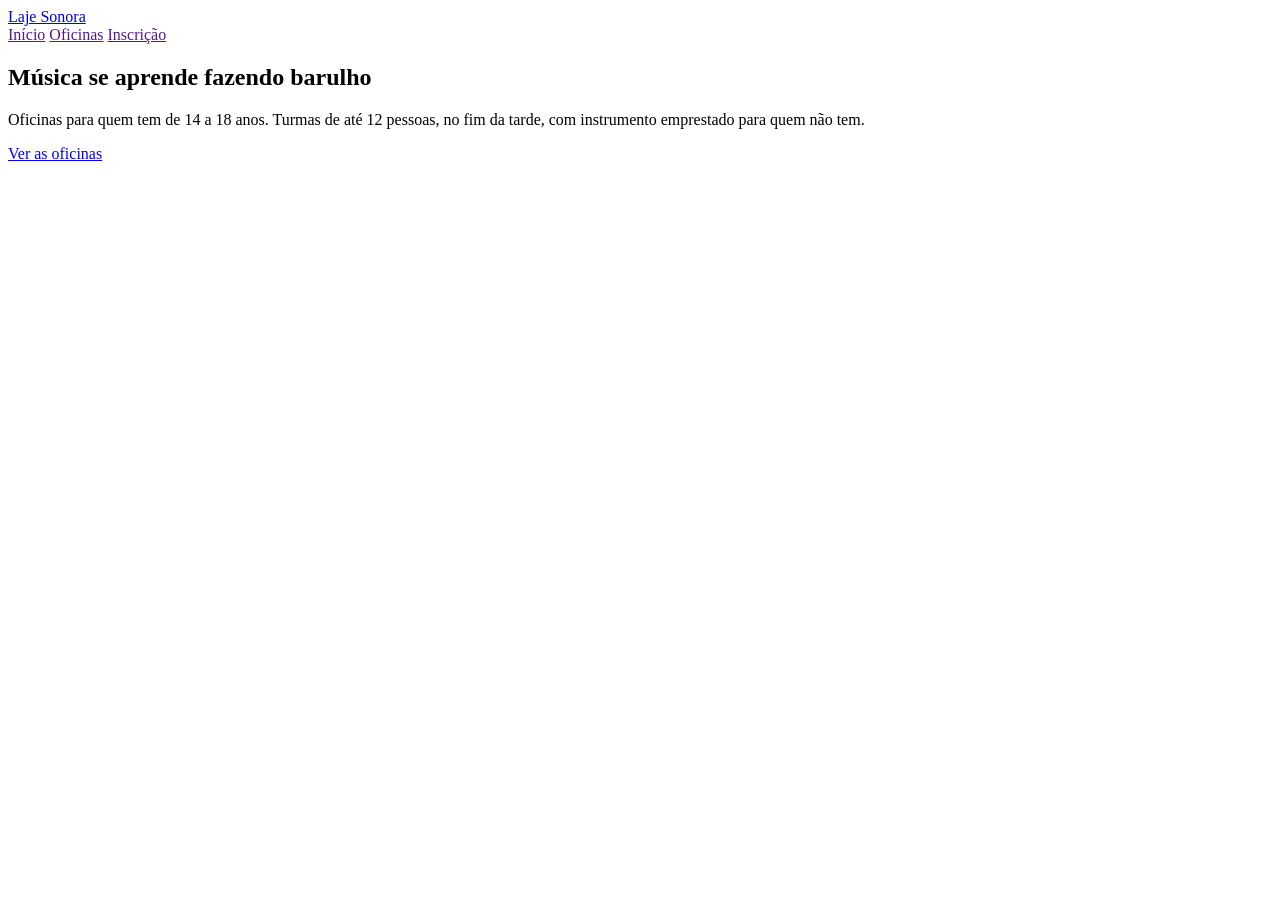
==== index.html @ eea4bbd0 "primeiro commit" ====
<!DOCTYPE html>
<html lang="pt-br">
<head>
    <meta charset="UTF-8">
    <link rel="stylesheet" href="./index.css">
    <meta name="viewport" content="width=device-width, initial-scale=1.0">
    <title>Laje Sonora | Início</title>
    <link rel="preconnect" href="https://fonts.googleapis.com">
<link rel="preconnect" href="https://fonts.gstatic.com" crossorigin>
<link href="https://fonts.googleapis.com/css2?family=Archivo:ital,wght@0,100..900;1,100..900&family=Big+Shoulders:opsz,wght@10..72,100..900&display=swap" rel="stylesheet">
<link rel="preconnect" href="https://fonts.googleapis.com">
<link rel="preconnect" href="https://fonts.gstatic.com" crossorigin>
<link href="https://fonts.googleapis.com/css2?family=Archivo:ital,wght@0,100..900;1,100..900&family=Big+Shoulders:opsz,wght@10..72,100..900&display=swap" rel="stylesheet">
</head>
<body>
    <header class="conteudo topo">
        <a href="index.html" class="logo">Laje Sonora</a>
        

        <nav class="menu">
            <a href="" class="Atual">Início</a>
            <a href="">Oficinas</a>
            <a href="">Inscrição</a>
        </nav>
    </header>
    
    <main>
        <section class="conteudo cartazes">
            <div class="cartaz cartaz-principal">
                <h1>Música se aprende fazendo barulho</h1>

            </div>

            <div class="cartaz cartaz-lateral">
                <p>
                    Oficinas para quem tem de 14 a 18 anos. Turmas de até 12 pessoas, no fim da tarde, com instrumento emprestado para quem não tem.
                </p>

                <a href="/oficinas.html" class="botao">Ver as oficinas</a>
    

            </div>
        </section>

    </main>
    
</body>
</html>
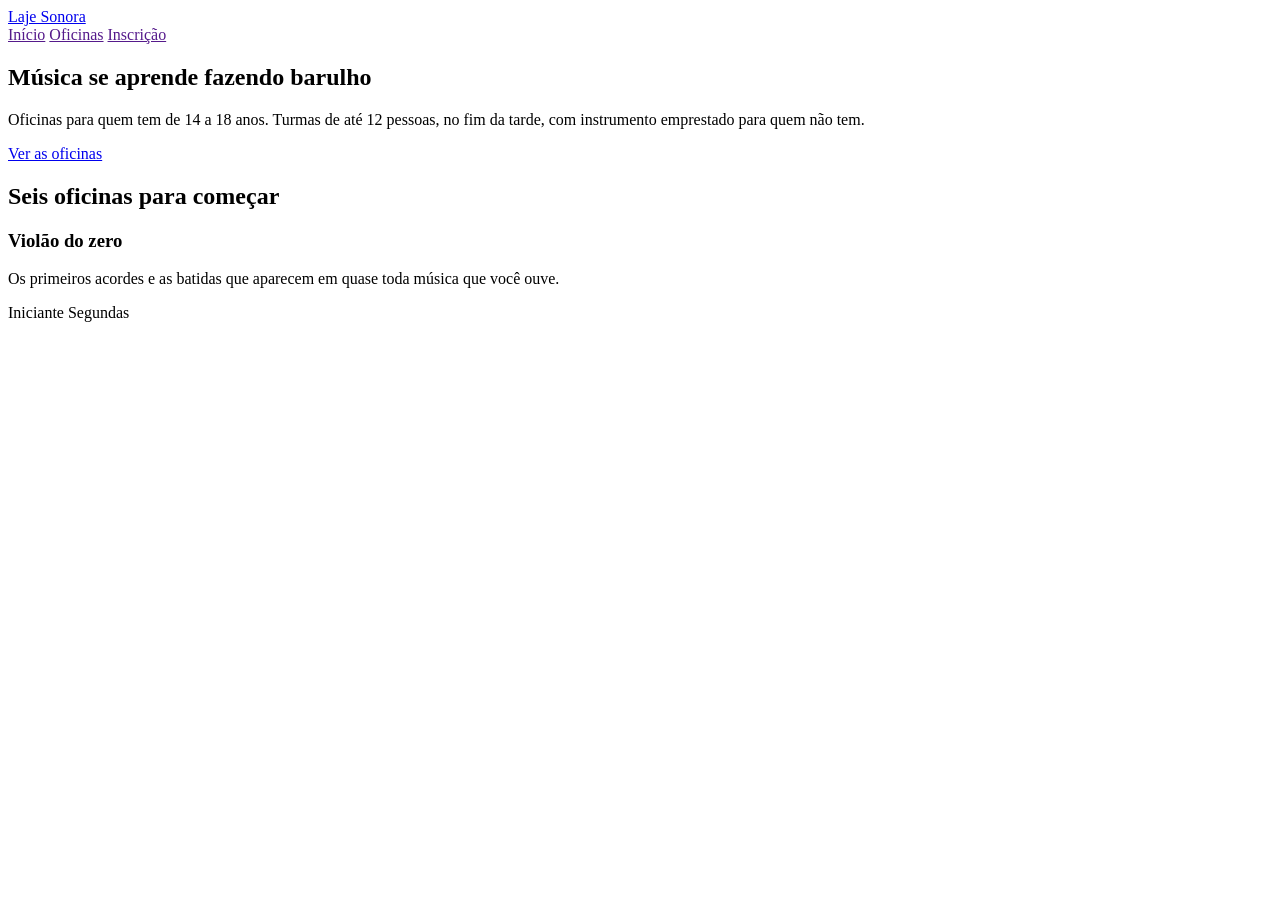
==== commit 820afe75: "segundo commit" ====
--- a/index.html
+++ b/index.html
@@ -42,6 +42,24 @@
             </div>
         </section>
 
+        <section class="conteudo secao">
+            <h2 class="titulo-secao">Seis oficinas para começar</h2>
+            <div class="cards">
+                <article class="card">
+                    <div class="foto foto-azul"></div>
+                    <div class="card-texto">
+                        <h3>Violão do zero</h3>
+                        <p>Os primeiros acordes e as batidas que aparecem em quase toda música que você ouve.</p>
+                        <div class="card-info">
+                            <span>Iniciante</span>
+                            <span>Segundas</span>
+                        </div>
+
+                        
+                    </div>
+                </article>
+                </div>
+
     </main>
     
 </body>
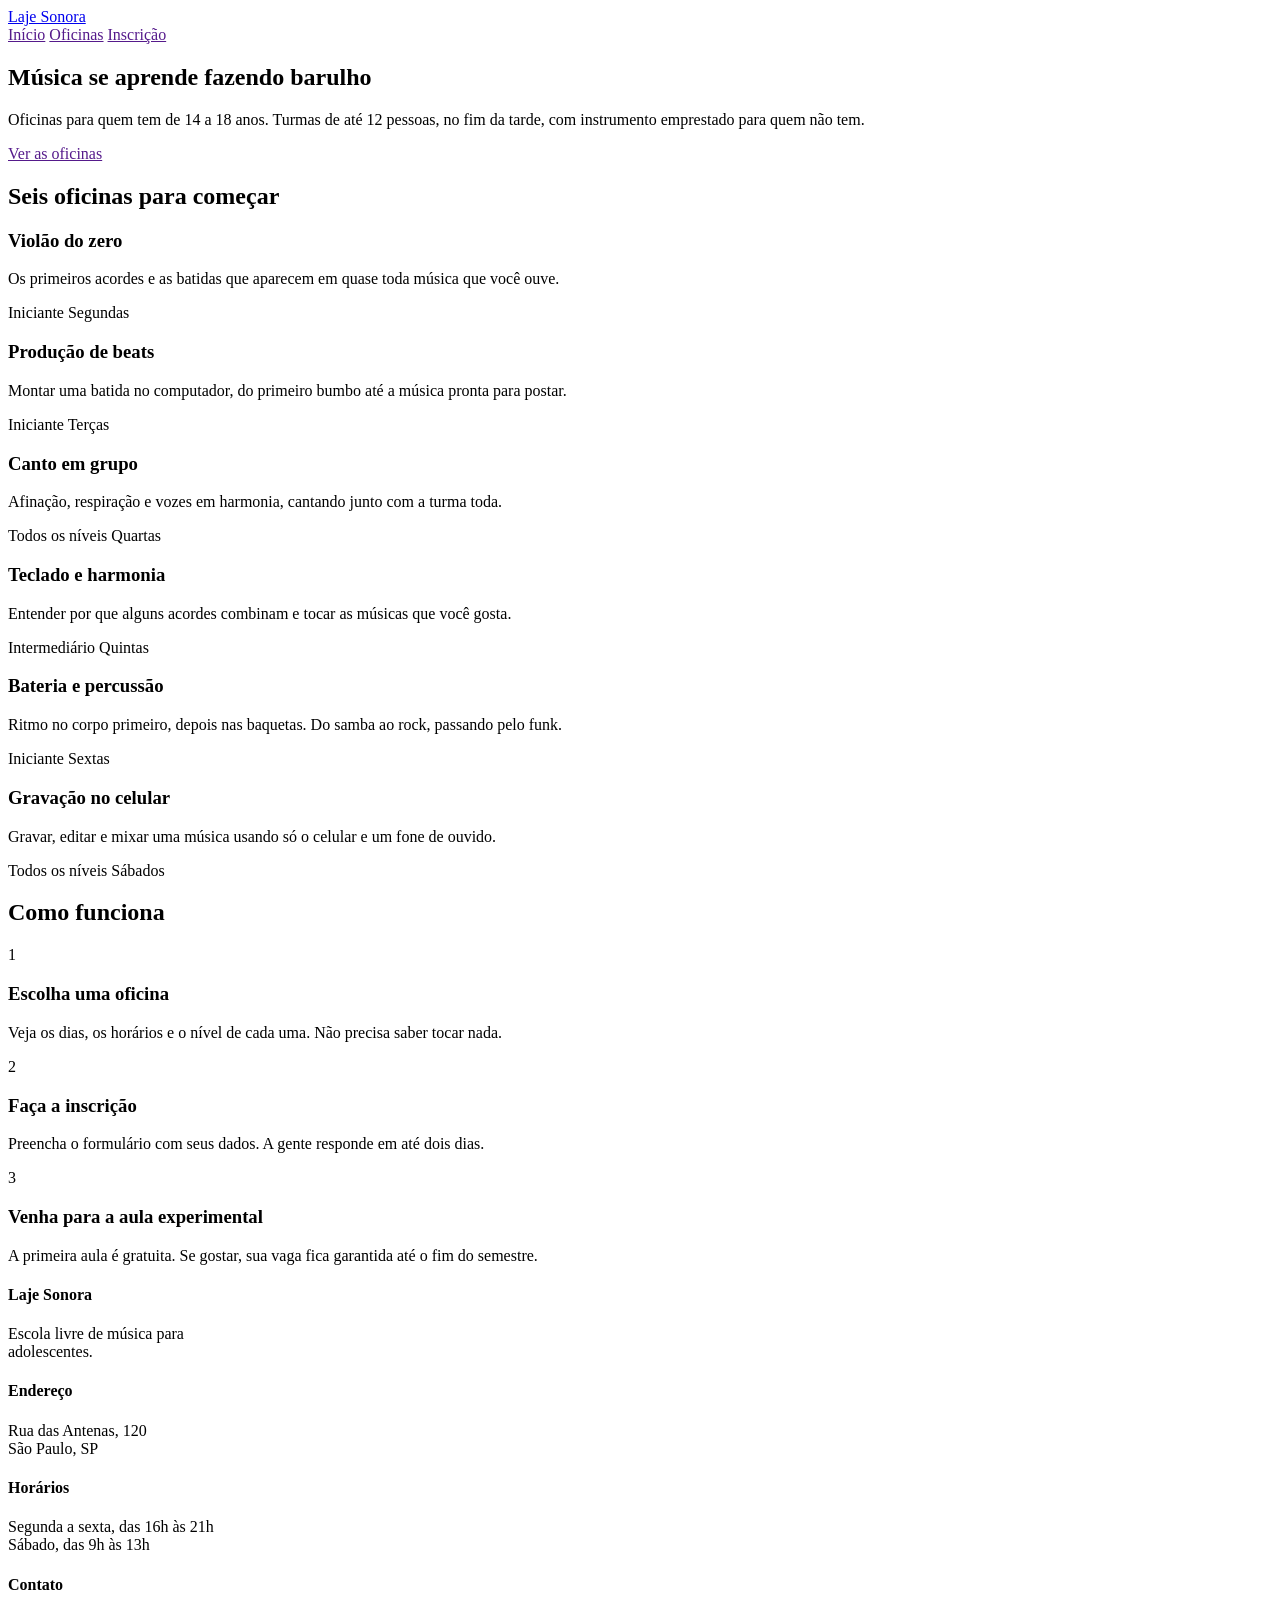
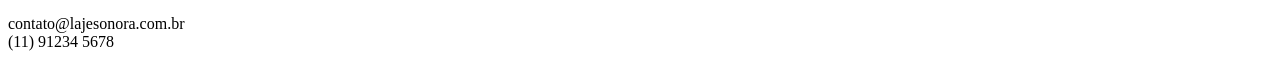
==== commit 48947e0e: "primeiro commit" ====
--- a/index.html
+++ b/index.html
@@ -26,24 +26,21 @@
     
     <main>
         <section class="conteudo cartazes">
-            <div class="cartaz cartaz-principal">
+            <div class="cartaz cartaz-principal"> 
                 <h1>Música se aprende fazendo barulho</h1>
-
             </div>
 
+        
+
             <div class="cartaz cartaz-lateral">
-                <p>
-                    Oficinas para quem tem de 14 a 18 anos. Turmas de até 12 pessoas, no fim da tarde, com instrumento emprestado para quem não tem.
-                </p>
-
-                <a href="/oficinas.html" class="botao">Ver as oficinas</a>
-    
-
+                <p>Oficinas para quem tem de 14 a 18 anos. Turmas de até 12 pessoas, no fim da tarde, com instrumento emprestado para quem não tem.</p>
+                <a href="" class="botao">Ver as oficinas</a>
             </div>
         </section>
-
+        
         <section class="conteudo secao">
             <h2 class="titulo-secao">Seis oficinas para começar</h2>
+
             <div class="cards">
                 <article class="card">
                     <div class="foto foto-azul"></div>
@@ -54,13 +51,118 @@
                             <span>Iniciante</span>
                             <span>Segundas</span>
                         </div>
-
-                        
                     </div>
                 </article>
+            
+                <article class="card">
+                    <div class="foto foto-amarela"></div>
+                    <div class="card-texto">
+                        <h3>Produção de beats</h3>
+                        <p>Montar uma batida no computador, do primeiro bumbo até a música pronta para postar.</p>
+                        <div class="card-info">
+                            <span>Iniciante</span>
+                            <span>Terças</span>
+                        </div>
+                    </div>
+                </article>
+            
+                <article class="card">
+                    <div class="foto foto-tinta"></div>
+                    <div class="card-texto">
+                        <h3>Canto em grupo</h3>
+                        <p>Afinação, respiração e vozes em harmonia, cantando junto com a turma toda.</p>
+                        <div class="card-info">
+                            <span>Todos os níveis</span>
+                            <span>Quartas</span>
+                        </div>
+                    </div>
+                </article>
+            
+                <article class="card">
+                    <div class="foto"></div>
+                    <div class="card-texto">
+                        <h3>Teclado e harmonia</h3>
+                        <p>Entender por que alguns acordes combinam e tocar as músicas que você gosta.</p>
+                        <div class="card-info">
+                            <span>Intermediário</span>
+                            <span>Quintas</span>
+                        </div>
+                    </div>
+                </article>
+            
+                <article class="card">
+                    <div class="foto foto-azul"></div>
+                    <div class="card-texto">
+                        <h3>Bateria e percussão</h3>
+                        <p>Ritmo no corpo primeiro, depois nas baquetas. Do samba ao rock, passando pelo funk.</p>
+                        <div class="card-info">
+                            <span>Iniciante</span>
+                            <span>Sextas</span>
+                        </div>
+                    </div>
+                </article>
+            
+                <article class="card">
+                    <div class="foto foto-amarela"></div>
+                    <div class="card-texto">
+                        <h3>Gravação no celular</h3>
+                        <p>Gravar, editar e mixar uma música usando só o celular e um fone de ouvido.</p>
+                        <div class="card-info">
+                            <span>Todos os níveis</span>
+                            <span>Sábados</span>
+                        </div>
+                    </div>
+                </article>
+            </div>
+        </section>
+        
+        <section class="conteudo secao">
+            <h2 class="titulo secao">Como funciona</h2>
+
+            <div class="passos">
+                <div class="passo">
+                 <p class="passo-numero">1</p>
+                 <h3>Escolha uma oficina</h3>
+                 <p>Veja os dias, os horários e o nível de cada uma. Não precisa saber tocar nada.</p>
                 </div>
+                <div class="passo">
+                 <p class="passo-numero">2</p>
+                 <h3>Faça a inscrição</h3>
+                 <p>Preencha o formulário com seus dados. A gente responde em até dois dias.</p>
+                </div>
+                <div class="passo">
+                 <p class="passo-numero">3</p>
+                 <h3>Venha para a aula experimental</h3>
+                 <p>A primeira aula é gratuita. Se gostar, sua vaga fica garantida até o fim do semestre.</p>
+                </div>
+            </div>
 
+        </section>
     </main>
-    
+
+    <footer class="rodape">
+        <div class="conteudo rodape-colunas">
+            <div class="rodape-coluna">
+                <h4>Laje Sonora</h4>
+                <p>Escola livre de música para <br> adolescentes.</p>
+            </div>
+            <div class="rodape-coluna">
+                <h4>Endereço</h4>
+                <p>Rua das Antenas, 120 <br> São Paulo, SP</p>
+            </div>
+            <div class="rodape-coluna">
+                <h4>Horários</h4>
+                <p>Segunda a sexta, das 16h às 21h<br> Sábado, das 9h às 13h</p>
+            </div>
+            <div class="rodape-coluna">
+                <h4>Contato</h4>
+                <p>contato@lajesonora.com.br<br> (11) 91234 5678</p>
+            </div>
+
+
+
+        </div>
+    </footer>
+ 
 </body>
 </html>
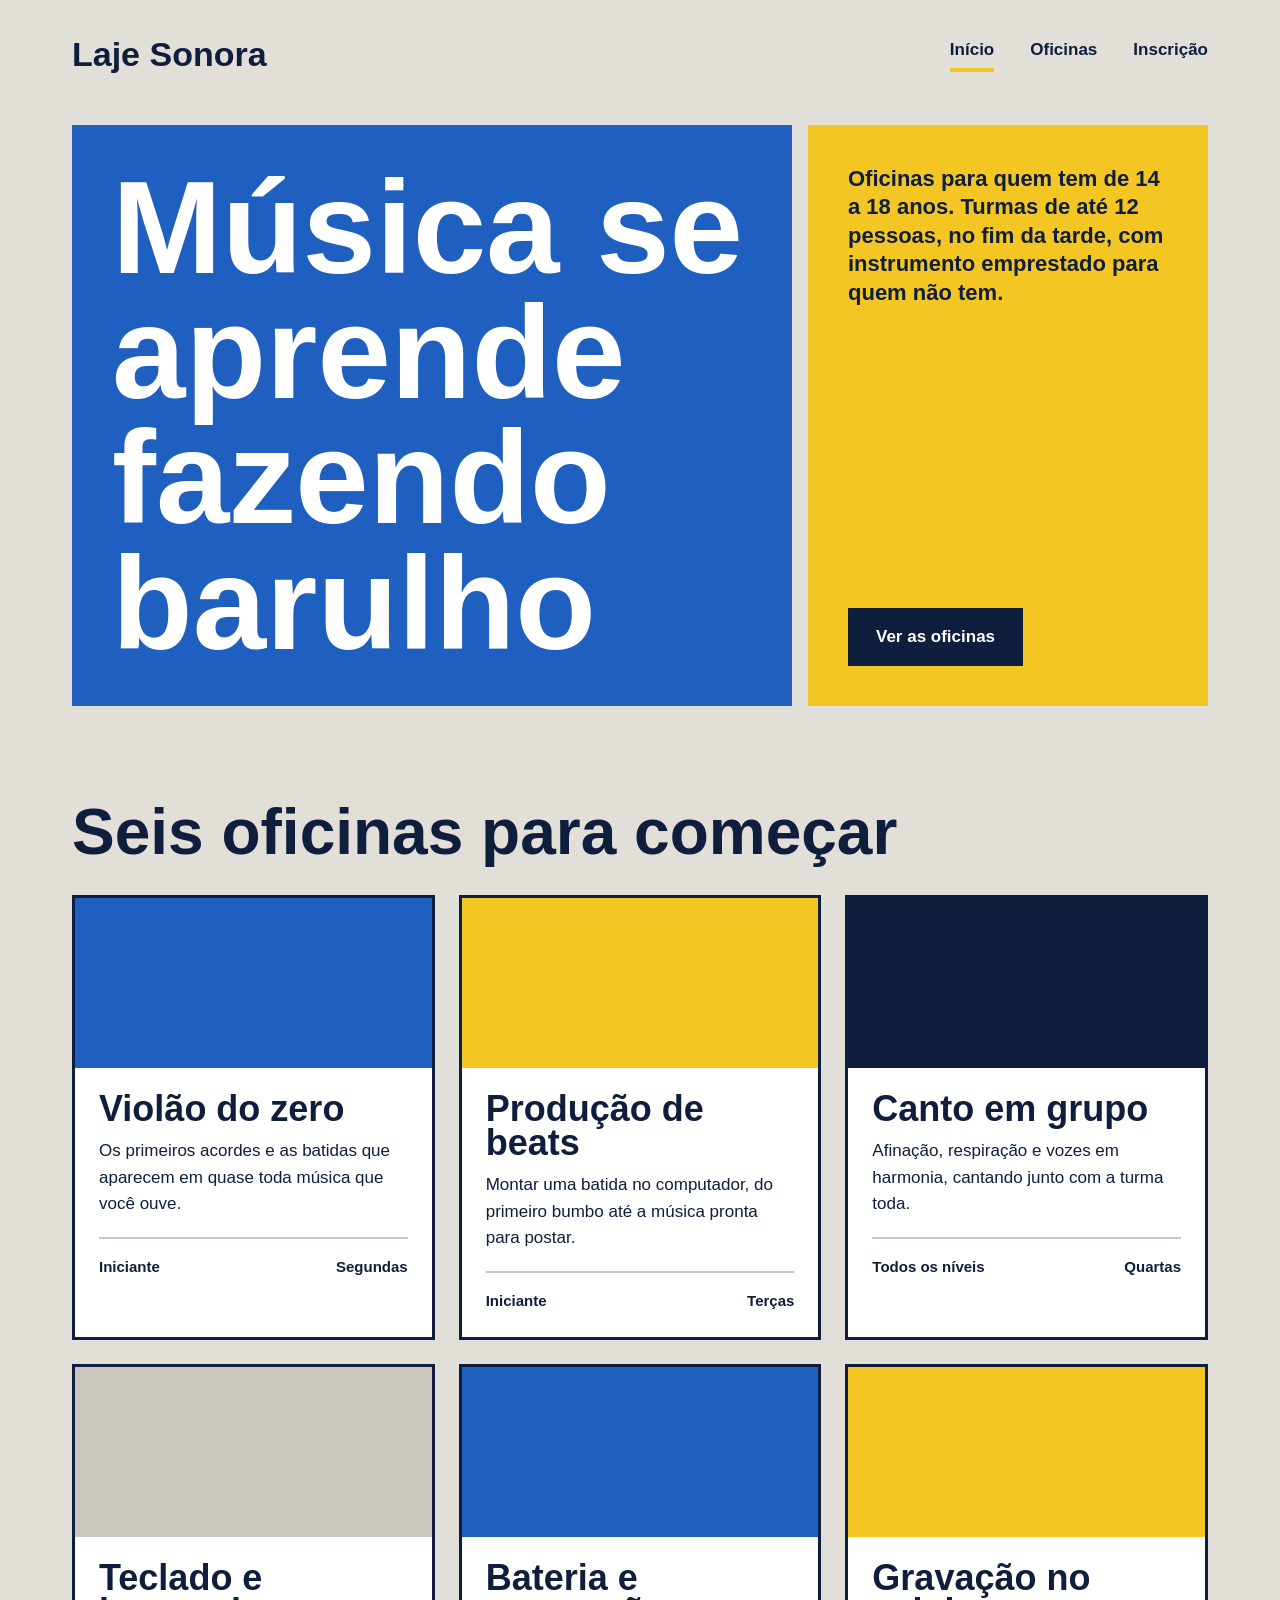
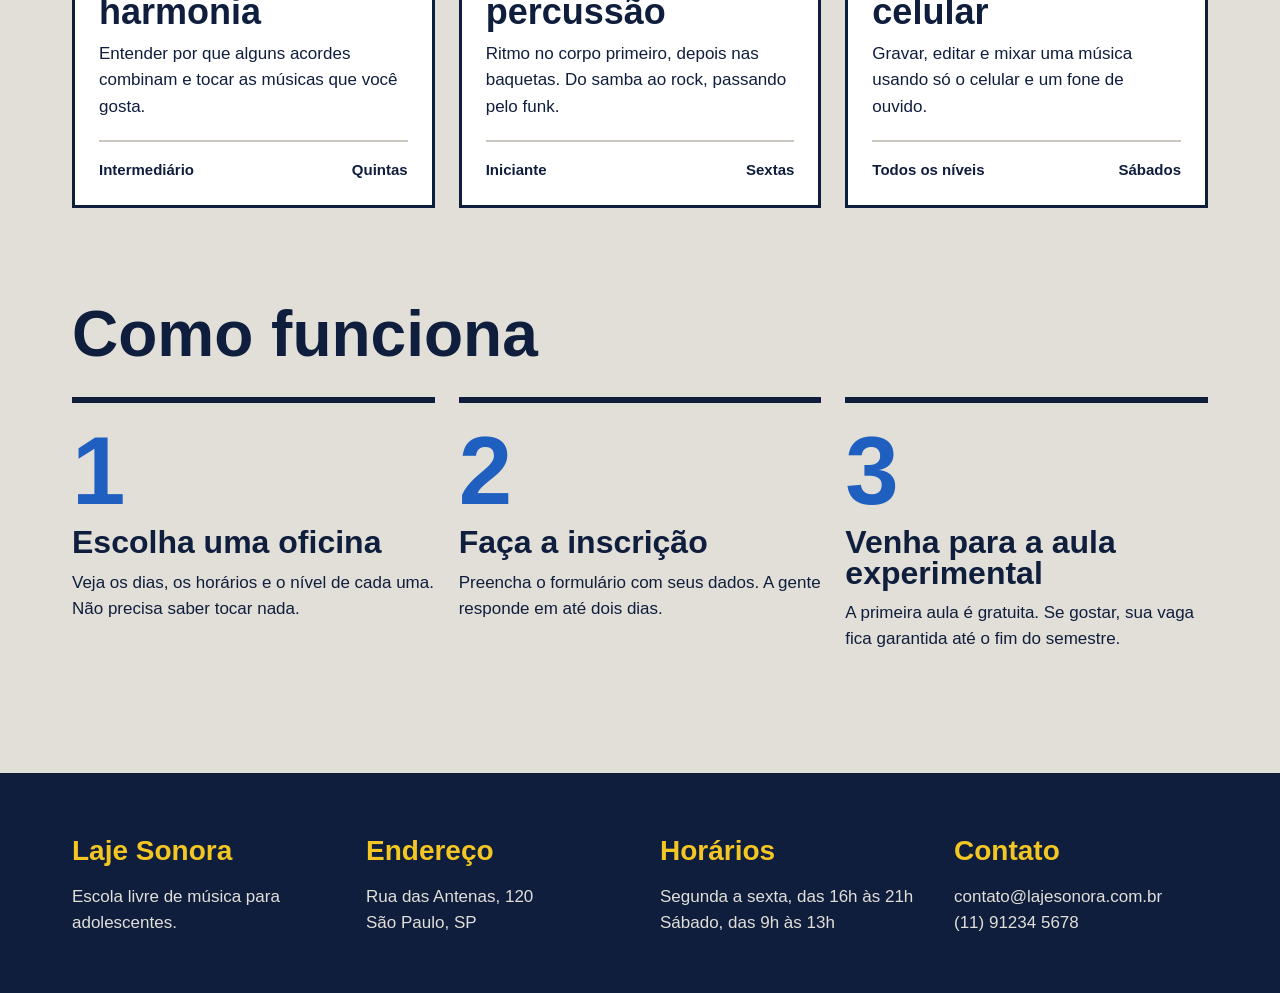
==== commit 90a81309: "Página inicial pronta" ====
--- a/index.html
+++ b/index.html
@@ -117,7 +117,7 @@
         </section>
         
         <section class="conteudo secao">
-            <h2 class="titulo secao">Como funciona</h2>
+            <h2 class="titulo-secao">Como funciona</h2>
 
             <div class="passos">
                 <div class="passo">
--- a/index.css
+++ b/index.css
@@ -0,0 +1,229 @@
+* {
+    margin: 0;
+    padding: 0;
+    box-sizing: border-box;
+}
+
+:root {
+    --concreto: #E2DFD8;
+    --concreto-escuro: #CBC7BE;
+    --tinta: #0F1E3D;
+    --caixa-dagua: #1F5FBF;
+    --fita: #F3C623;
+    --branco: #FFFFFF;
+
+    --fonte-cartaz: "Big Shoulders", "Arial Narrow", sans-serif;
+    --fonte-texto: "Archivo", Arial, sans-serif;
+
+}
+
+body {
+    background: var(--concreto);
+    color: var(--tinta);
+    font-family: var(--fonte-texto);
+    font-size: 17px;
+    line-height: 1.55;
+}
+
+a {
+    color: inherit;
+}
+
+h1, h2, h3 {
+    font-family: var(--fonte-cartaz);
+    font-weight: 900;
+    line-height: 0.95;
+}
+
+.conteudo {
+    max-width: 1200px;
+    margin-inline: auto;
+    padding-inline: 32px;
+}
+.topo {
+    padding-block: 28px;
+    display: flex;
+    justify-content: space-between;
+    align-items: center;
+}
+
+.logo {
+    font-family: var(--fonte-cartaz);
+    font-size: 34px;
+    font-weight: 900;
+    text-decoration: none;
+}
+
+.menu {
+    display: flex;
+    gap: 36px;
+}
+
+.menu a {
+    font-weight: 600;
+    text-decoration: none;
+    padding-bottom: 4px;
+    border-bottom: 4px solid transparent;
+}
+
+.menu a:hover {
+    border-bottom-color: var(--tinta);
+}
+
+.menu a.Atual {
+    border-bottom-color: var(--fita);
+}
+
+.cartazes {
+    margin-top: 16px;
+    display: flex;
+    gap: 16px;
+}
+
+.cartaz {
+    padding: 40px;
+}
+
+.cartaz-principal {
+    background-color: var(--caixa-dagua);
+    color: var(--branco);
+    flex: 2;
+}
+
+.cartaz-principal h1 {
+    font-size: 132px;
+    max-width: 9ch;
+}
+
+.cartaz-lateral {
+    background-color: var(--fita);
+    flex: 1;
+    display: flex;
+}
+
+.cartaz-lateral {
+    display: flex;
+    flex-direction: column;
+    justify-content: space-between;
+    gap: 32px;
+}
+
+.cartaz-lateral p {
+    font-size: 22px;
+    font-weight: 600;
+    line-height: 1.3;
+}
+
+.botao {
+    background-color: var(--tinta);
+    color: var(--branco);
+    font-weight: 700;
+    text-decoration: none;
+    padding: 16px 28px;
+    border: none;
+}
+.botao {
+    font-family: var(--fonte-texto);
+    font-size: 17px;
+    cursor: pointer;
+}
+
+.botao:hover {
+    background-color: var(--caixa-dagua);
+}
+
+.cartaz-lateral {
+    align-items: flex-start;
+}
+
+.secao {
+    margin-top: 96px;
+}
+.titulo-secao {
+    font-size: 64px;
+    margin-bottom: 32px;
+
+}
+.cards {
+    display: flex;
+    flex-wrap: wrap;
+    gap: 24px;
+}
+.card {
+    background-color: var(--branco);
+    border: 3px solid var(--tinta);
+    flex: 1 1 340px;
+}
+.card .foto {
+    height: 170px;
+
+}
+.foto {
+    background-color: var(--concreto-escuro);
+}
+.foto-azul {
+    background-color: var(--caixa-dagua);
+}
+.foto-amarela {
+    background-color: var(--fita);
+}
+.foto-tinta {
+    background-color: var(--tinta);
+}
+.card-texto {
+    padding: 24px;
+}
+.card h3 {
+    font-size: 36px;
+    margin-bottom: 12px;
+}
+
+.card-info {
+    margin-top: 20px;
+    padding-top: 16px;
+    border-top: 2px solid var(--concreto-escuro);
+    font-weight: 600;
+    font-size: 15px;
+    display: flex;
+    justify-content: space-between;
+}
+.passos {
+    display: flex;
+    gap: 24px;
+}
+.passo {
+    border-top: 6px solid var(--tinta);
+    padding-top: 20px;
+    flex: 1;
+}
+.passo-numero {
+    font-family: var(--fonte-cartaz);
+    font-size: 96px;
+    font-weight: 900;
+    line-height: 1;
+    color: var(--caixa-dagua);
+}
+.passo h3 {
+    font-size: 32px;
+    margin-block: 8px 12px;
+}
+.rodape{
+    margin-top: 120px;
+    background-color: var(--tinta);
+    color: var(--concreto);
+    padding-block: 56px;
+}
+.rodape-colunas {
+    display: flex;
+    gap: 40px;
+}
+.rodape-coluna {
+    flex: 1;
+
+}
+.rodape h4 {
+    font-family: var(--fonte-cartaz);
+    font-size: 28px;
+    color: var(--fita);
+    margin-bottom: 12px;
+}
